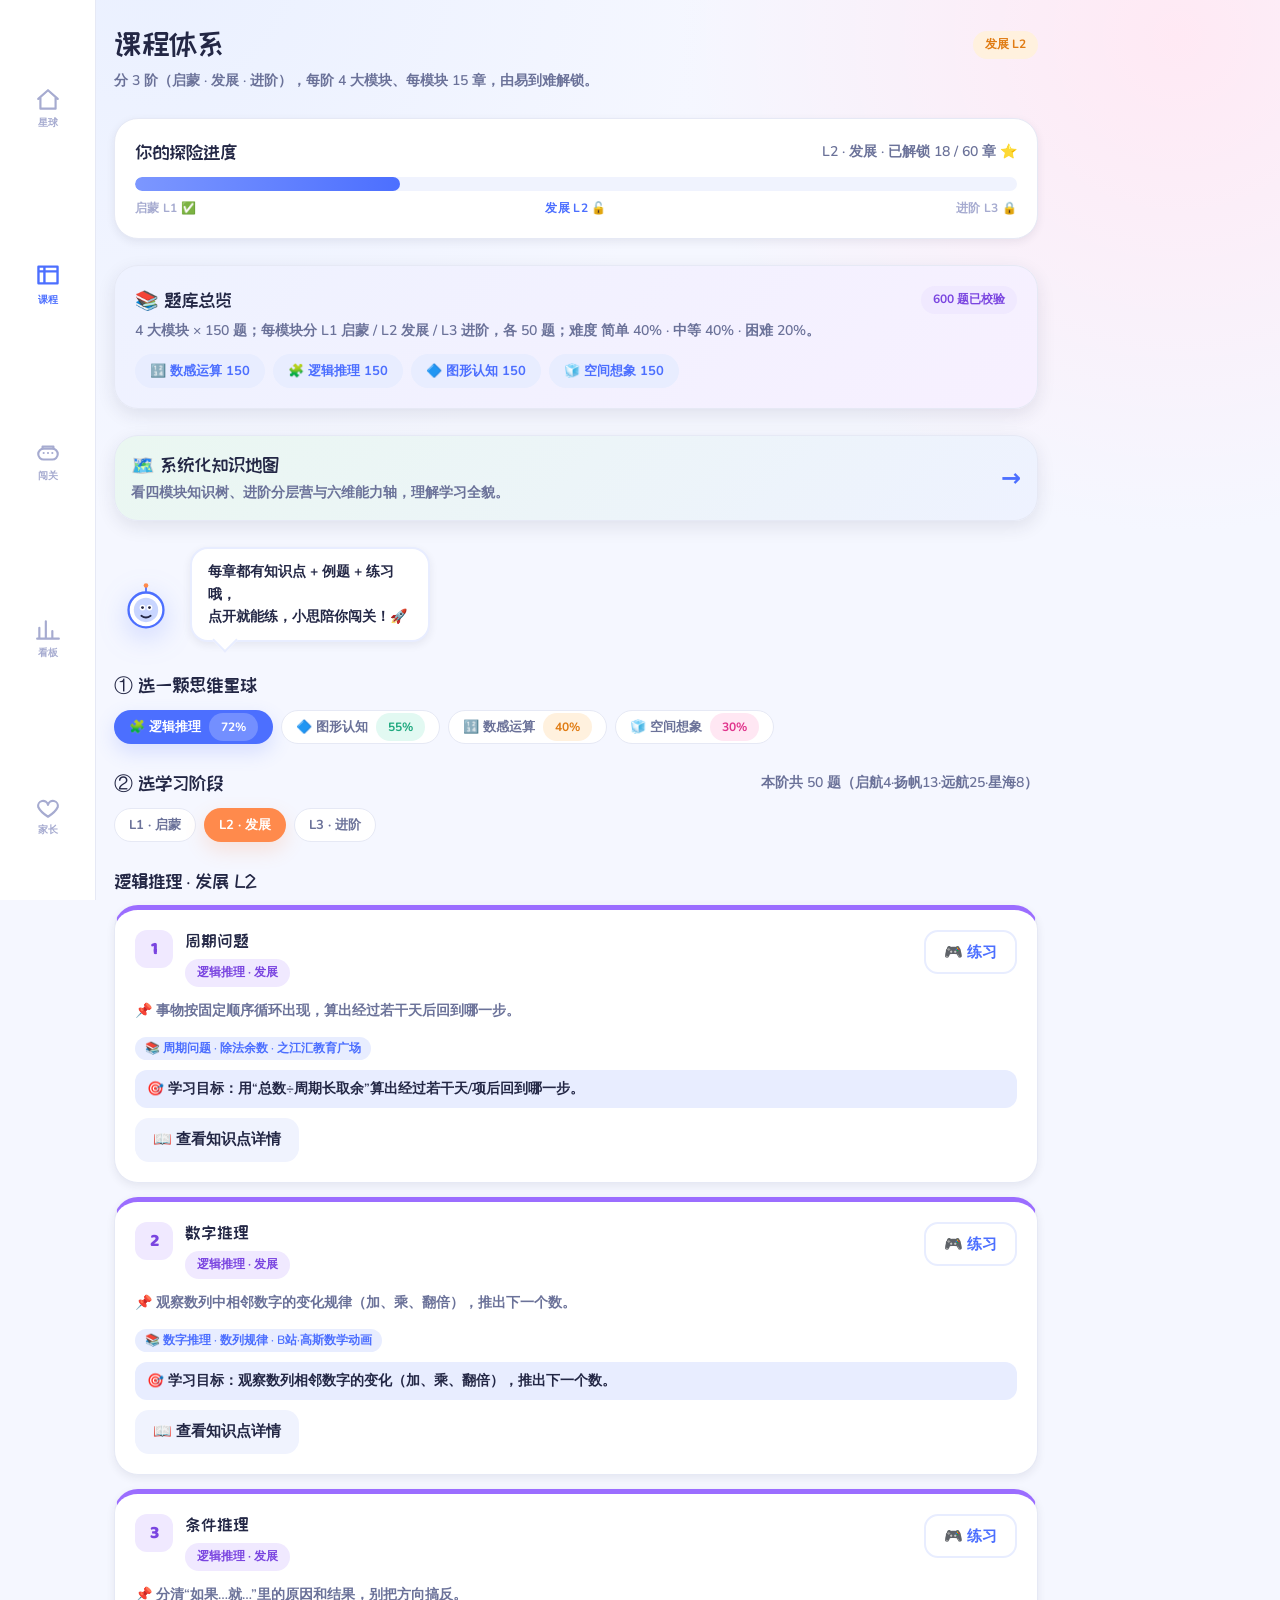
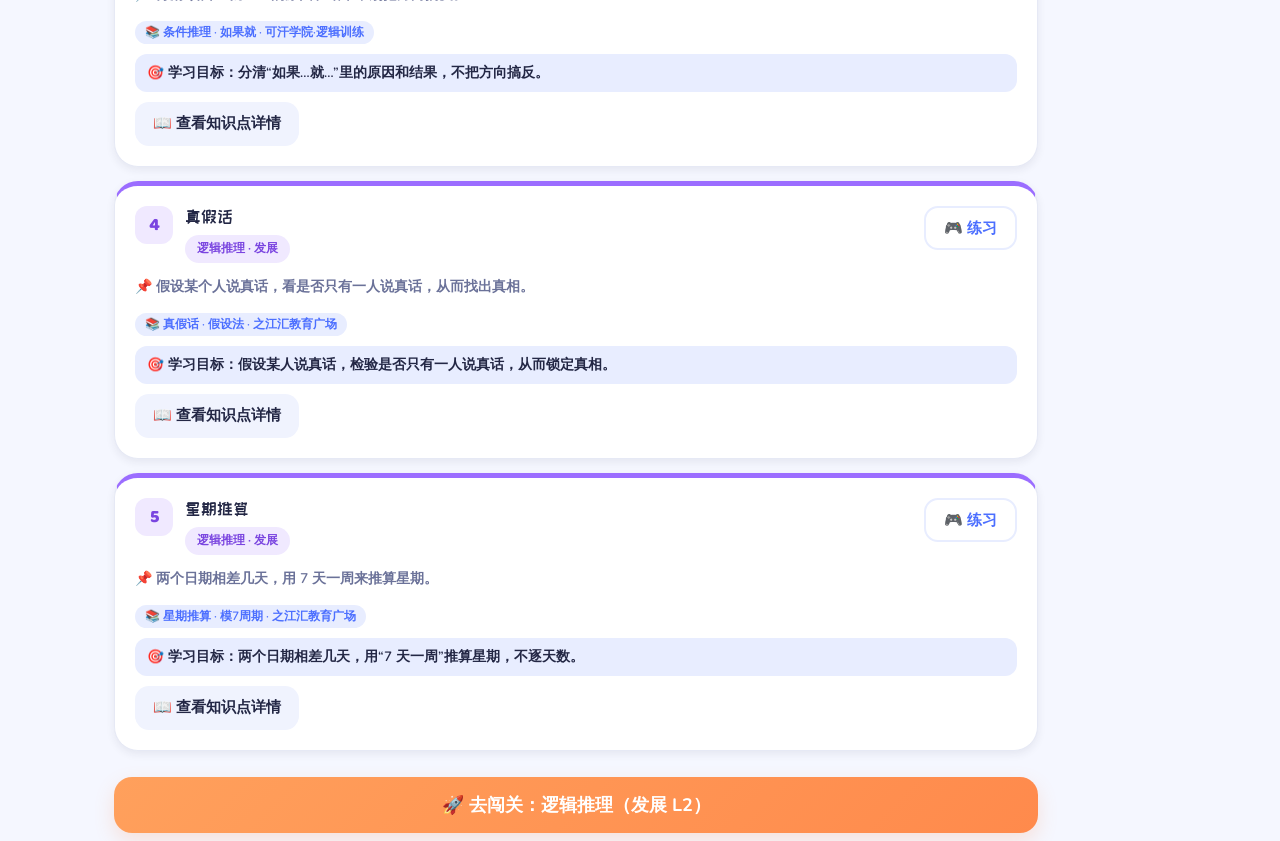
==== curriculum.html @ 29938c3d "deploy curriculum.html" ====
<!DOCTYPE html>
<html lang="zh-CN">
<head>
<meta charset="UTF-8">
<meta name="viewport" content="width=device-width,initial-scale=1,viewport-fit=cover">
<title>思维星球 · 课程体系</title>
<link rel="stylesheet" href="assets/styles.css">
</head>
<body>

<header class="app-header">
  <div class="container">
    <div class="logo">
      <svg class="planet" viewBox="0 0 40 40"><circle cx="20" cy="20" r="11" fill="#4C6FFF"/><ellipse cx="20" cy="20" rx="19" ry="7" fill="none" stroke="#FF8A4C" stroke-width="3" transform="rotate(-20 20 20)"/></svg>
      思维星球
    </div>
    <div class="avatar">朵</div>
  </div>
</header>

<main class="container">

  <section class="section">
    <div class="row between">
      <div class="t-h1">课程体系</div>
      <span class="badge badge-number" id="levelBadge">发展 L2</span>
    </div>
    <p class="t-sm" style="margin-top:6px;">分 3 阶（启蒙 · 发展 · 进阶），每阶 4 大模块、每模块 15 章，由易到难解锁。</p>
  </section>

  <!-- 阶段进度条 -->
  <section class="section">
    <div class="card">
      <div class="row between" style="margin-bottom:12px;">
        <span class="t-h3">你的探险进度</span>
        <span class="t-sm" id="progressText">L2 · 发展 · 已解锁 18 / 60 章 ⭐</span>
      </div>
      <div style="height:14px;background:var(--surface-2);border-radius:999px;overflow:hidden;">
        <div style="height:100%;width:30%;background:linear-gradient(90deg,#7C97FF,#4C6FFF);border-radius:999px;"></div>
      </div>
      <div class="row between t-nano" style="margin-top:8px;"><span>启蒙 L1 ✅</span><span style="color:var(--brand)">发展 L2 🔓</span><span>进阶 L3 🔒</span></div>
    </div>
  </section>

  <!-- 题库总览（来自《题库总索引》） -->
  <section class="section">
    <div class="card shadow-md" style="background:linear-gradient(135deg,#EEF2FF,#F7F0FF);">
      <div class="row between">
        <div class="t-h3">📚 题库总览</div>
        <span class="badge badge-logic">600 题已校验</span>
      </div>
      <p class="t-sm" style="margin-top:6px;">4 大模块 × 150 题；每模块分 L1 启蒙 / L2 发展 / L3 进阶，各 50 题；难度 简单 40% · 中等 40% · 困难 20%。</p>
      <div class="row wrap" style="gap:8px;margin-top:12px;">
        <span class="chip active">🔢 数感运算 150</span>
        <span class="chip active">🧩 逻辑推理 150</span>
        <span class="chip active">🔷 图形认知 150</span>
        <span class="chip active">🧊 空间想象 150</span>
      </div>
    </div>
  </section>

  <!-- 知识地图入口 -->
  <section class="section">
    <a href="framework.html" class="card shadow-md row between" style="background:linear-gradient(135deg,#EAF7F1,#EEF2FF);text-decoration:none;align-items:center;padding:16px;">
      <div>
        <div class="t-h3">🗺️ 系统化知识地图</div>
        <div class="t-sm" style="margin-top:4px;color:var(--text-soft);">看四模块知识树、进阶分层营与六维能力轴，理解学习全貌。</div>
      </div>
      <span style="font-size:24px;color:var(--brand);">→</span>
    </a>
  </section>

  <!-- 小思引导 -->
  <section class="section row" style="align-items:flex-end;gap:12px;">
    <svg class="mascot" viewBox="0 0 100 110" style="width:64px;height:64px;">
      <line x1="50" y1="20" x2="50" y2="8" stroke="#4C6FFF" stroke-width="3"/>
      <circle cx="50" cy="6" r="4" fill="#FF8A4C"/>
      <circle cx="50" cy="48" r="30" fill="#fff" stroke="#4C6FFF" stroke-width="4"/>
      <circle cx="50" cy="48" r="21" fill="#C9D6FF"/>
      <circle cx="44" cy="44" r="5" fill="#fff"/><circle cx="56" cy="44" r="5" fill="#fff"/>
      <circle cx="44" cy="44" r="2.4" fill="#232745"/><circle cx="56" cy="44" r="2.4" fill="#232745"/>
      <path d="M42 58 Q50 64 58 58" stroke="#232745" stroke-width="3" fill="none" stroke-linecap="round"/>
    </svg>
    <div class="bubble" style="margin-bottom:4px;font-size:14px;">每章都有<b>知识点 + 例题 + 练习</b>哦，<br>点开就能练，小思陪你闯关！🚀</div>
  </section>

  <!-- 模块选择器 -->
  <section class="section">
    <div class="t-h3" style="margin-bottom:12px;">① 选一颗思维星球</div>
    <div class="seg" id="moduleSeg"></div>
  </section>

  <!-- 分阶选择器 -->
  <section class="section">
    <div class="row between" style="margin-bottom:12px;">
      <div class="t-h3">② 选学习阶段</div>
      <span class="t-sm" id="levelNote">本阶共 50 题</span>
    </div>
    <div class="seg seg-level" id="levelSeg"></div>
  </section>

  <!-- 章节列表（数据驱动） -->
  <section class="section">
    <div class="t-h3" style="margin-bottom:12px;" id="chapterTitle">逻辑推理 · 发展 L2</div>
    <div id="chapterList" class="column" style="display:flex;flex-direction:column;gap:14px;"></div>
  </section>

  <section class="section" style="padding-bottom:8px;">
    <a href="exercise.html" class="btn btn-accent btn-block" id="ctaBtn">🚀 去闯关：逻辑推理（发展 L2）</a>
  </section>

</main>

<nav class="tabbar">
  <a class="tab" href="planet.html"><svg viewBox="0 0 24 24" fill="none" stroke="currentColor" stroke-width="2" stroke-linecap="round" stroke-linejoin="round"><path d="M3 11l9-8 9 8M5 10v10h14V10"/></svg>星球</a>
  <a class="tab active" href="curriculum.html"><svg viewBox="0 0 24 24" fill="none" stroke="currentColor" stroke-width="2" stroke-linecap="round" stroke-linejoin="round"><path d="M4 5h16v14H4zM4 9h16M9 5v14"/></svg>课程</a>
  <a class="tab" href="exercise.html"><svg viewBox="0 0 24 24" fill="none" stroke="currentColor" stroke-width="2" stroke-linecap="round" stroke-linejoin="round"><rect x="3" y="8" width="18" height="10" rx="5"/><path d="M8 12h.01M12 12h.01M16 12h.01M7 8V6h10v2"/></svg>闯关</a>
  <a class="tab" href="dashboard.html"><svg viewBox="0 0 24 24" fill="none" stroke="currentColor" stroke-width="2" stroke-linecap="round" stroke-linejoin="round"><path d="M4 20V10M10 20V4M16 20v-7M22 20H2"/></svg>看板</a>
  <a class="tab" href="parent.html"><svg viewBox="0 0 24 24" fill="none" stroke="currentColor" stroke-width="2" stroke-linecap="round" stroke-linejoin="round"><path d="M12 21s-7-4.5-9-9a4.5 4.5 0 0 1 9-2 4.5 4.5 0 0 1 9 2c-2 4.5-9 9-9 9Z"/></svg>家长</a>
</nav>

<script src="assets/questions.js"></script>
<script src="assets/curriculum.js"></script>
<script src="assets/courses.js"></script>
<script>
const LEVEL_LABEL = { L1:"启蒙", L2:"发展", L3:"进阶" };
let curModule = "logic";
let curLevel  = "L2";
const perLevel = (typeof BANK_META !== "undefined") ? BANK_META.perLevel : 50;

/* 模块选择器 */
const moduleSeg = document.getElementById('moduleSeg');
CURRICULUM_ORDER.forEach(m=>{
  const mod = CURRICULUM[m];
  const el = document.createElement('button');
  el.className = 'chip' + (m===curModule?' sel':'');
  el.dataset.module = m;
  el.innerHTML = `${mod.icon} ${mod.name} <span class="badge ${mod.badge}" style="margin-left:2px;">${mod.progress}%</span>`;
  el.onclick = ()=>{ curModule=m; render(); };
  moduleSeg.appendChild(el);
});

/* 分阶选择器 */
const levelSeg = document.getElementById('levelSeg');
["L1","L2","L3"].forEach(l=>{
  const el = document.createElement('button');
  el.className = 'chip' + (l===curLevel?' sel':'');
  el.dataset.level = l;
  el.innerHTML = `${l} · ${LEVEL_LABEL[l]}`;
  el.onclick = ()=>{ curLevel=l; render(); };
  levelSeg.appendChild(el);
});

/* 渲染章节 */
function render(){
  const mod = CURRICULUM[curModule];
  // 同步选择器高亮
  moduleSeg.querySelectorAll('.chip').forEach(c=>c.classList.toggle('sel', c.dataset.module===curModule));
  levelSeg.querySelectorAll('.chip').forEach(c=>c.classList.toggle('sel', c.dataset.level===curLevel));
  // 标题 / 徽章 / 备注 / CTA
  document.getElementById('chapterTitle').textContent = `${mod.name} · ${LEVEL_LABEL[curLevel]} ${curLevel}`;
  document.getElementById('levelBadge').textContent = `${LEVEL_LABEL[curLevel]} ${curLevel}`;
  const bc = bandCount(curModule, curLevel);
  document.getElementById('levelNote').textContent = `本阶共 ${perLevel} 题（启航${bc.base}·扬帆${bc.improve}·远航${bc.elite}·星海${bc.star}）`;
  document.getElementById('ctaBtn').textContent = `🚀 去闯关：${mod.name}（${LEVEL_LABEL[curLevel]} ${curLevel}）`;
  document.getElementById('ctaBtn').href = `exercise.html?module=${curModule}&level=${curLevel}`;

  const list = document.getElementById('chapterList');
  list.innerHTML = '';
  getChapters(curModule, curLevel).forEach(ch=>{
    const card = document.createElement('div');
    card.className = `card chapter-card ${mod.cls} anim-pop`;
    const course = (typeof getCourse === 'function') ? getCourse(curModule, curLevel, ch.n) : null;
    const courseHtml = course
      ? `<span class="course-badge">📚 ${course.title} · ${course.provider}</span>`
      : '';
    card.innerHTML = `
      <div class="row between" style="align-items:flex-start;">
        <div class="row" style="gap:12px;align-items:flex-start;">
          <div class="ch-num">${ch.n}</div>
          <div>
            <div class="t-h3" style="font-size:17px;">${ch.t}</div>
            <span class="badge ${mod.badge}" style="margin-top:6px;">${mod.name} · ${LEVEL_LABEL[curLevel]}</span>
          </div>
        </div>
        <a class="btn btn-sm btn-ghost" href="exercise.html?module=${curModule}&level=${curLevel}">🎮 练习</a>
      </div>
      <p class="ch-desc">📌 ${ch.desc}</p>
      ${courseHtml}
      <div class="ch-obj">🎯 <b>学习目标：</b>${ch.obj}</div>
      <button class="btn btn-sm btn-soft expand-btn" type="button" style="margin-top:8px;">📖 查看知识点详情</button>
      <div class="ch-detail" style="display:none;margin-top:10px;">
        <div class="ch-keys-label">🧩 知识点细分</div>
        <div class="row wrap" style="gap:6px;margin:6px 0 2px;">${ch.keys.map(k=>`<span class="chip" style="height:28px;font-size:12.5px;background:var(--surface-2);border:none;color:var(--text);">${k}</span>`).join('')}</div>
        <div class="ch-meta"><span class="ch-meta-ico">🛠️</span><span><b>思维方法：</b>${ch.method}</span></div>
        <div class="ch-meta"><span class="ch-meta-ico">⚠️</span><span><b>易错提醒：</b>${ch.pit}</span></div>
        <div class="ch-meta"><span class="ch-meta-ico">🌟</span><span><b>生活应用：</b>${ch.apply}</span></div>
        <div class="ch-meta"><span class="ch-meta-ico">🚀</span><span><b>深化衔接：</b>${ch.deep}</span></div>
        <div class="example" style="margin-top:10px;">
          <div class="ex-q">📘 例题：${ch.ex.q}</div>
          <div class="ex-a">💡 答案：<b>${ch.ex.a}</b> ｜ 小思说：${ch.ex.why}</div>
        </div>
      </div>`;
    list.appendChild(card);
    const btn = card.querySelector('.expand-btn');
    btn.onclick = ()=>{
      const d = card.querySelector('.ch-detail');
      const open = d.style.display!=='none';
      d.style.display = open ? 'none' : 'block';
      btn.textContent = open ? '📖 查看知识点详情' : '📕 收起详情';
    };
  });
}

render();
</script>
</body>
</html>
---- assets/styles.css ----
@import url('https://fonts.googleapis.com/css2?family=ZCOOL+KuaiLe&family=Nunito:wght@400;600;700;800&family=Baloo+2:wght@600;700;800&display=swap');

:root{
  /* Primary */
  --brand:#4C6FFF; --brand-dark:#3A56D4; --brand-soft:#E8EDFF;
  /* Accent */
  --accent:#FF8A4C; --accent-soft:#FFEDE0;
  /* Module colors */
  --m-logic:#9B6DFF; --m-shape:#2FD0A6; --m-number:#FF9F43; --m-space:#FF6BAE;
  /* Neutrals */
  --bg:#F5F7FF; --surface:#FFFFFF; --surface-2:#F0F3FE;
  --text:#232745; --text-soft:#6B7299; --text-mute:#A6ABD0; --border:#E6E9F5; --divider:#EEF1FB;
  /* Semantic */
  --ok:#34C759; --warn:#FFB020; --err:#FF5C5C; --info:#4C6FFF;
  /* Shadow colors */
  --sh-brand:rgba(76,111,255,.18); --sh-ok:rgba(47,208,166,.20); --sh-accent:rgba(255,138,76,.20);
  /* Shadows */
  --shadow-xs:0 1px 3px rgba(35,39,69,.08);
  --shadow-sm:0 3px 8px rgba(35,39,69,.08);
  --shadow-md:0 6px 18px rgba(35,39,69,.10);
  --shadow-lg:0 12px 30px rgba(35,39,69,.14);
  --shadow-xl:0 20px 50px rgba(35,39,69,.22);
  --shadow-pop:0 8px 20px var(--sh-brand);
  --shadow-ok:0 8px 20px var(--sh-ok);
  --shadow-acc:0 8px 20px var(--sh-accent);
  /* font */
  --f-display:"ZCOOL KuaiLe","Baloo 2","PingFang SC","Microsoft YaHei",sans-serif;
  --f-body:"Nunito","PingFang SC","Microsoft YaHei",system-ui,sans-serif;
  --f-num:"Baloo 2","Nunito",sans-serif;
  /* layout */
  --container:480px;
}

*{box-sizing:border-box;margin:0;padding:0;-webkit-tap-highlight-color:transparent;}
html,body{height:100%;}
body{
  font-family:var(--f-body); color:var(--text); background:var(--bg);
  line-height:1.6; font-weight:600; font-size:16px;
  background-image:radial-gradient(circle at 12% -5%, #EAF0FF 0, transparent 38%),
                   radial-gradient(circle at 92% 4%, #FFE9F4 0, transparent 34%);
  background-attachment:fixed;
  padding-bottom:96px; /* room for tabbar */
  overflow-x:hidden;
}
img{max-width:100%;display:block;}
a{color:inherit;text-decoration:none;}
button{font-family:inherit;}

/* ---------- Typography ---------- */
.t-hero{font-family:var(--f-display);font-size:36px;line-height:1.2;letter-spacing:-.5px;font-weight:400;}
.t-h1{font-family:var(--f-display);font-size:28px;line-height:1.25;letter-spacing:-.3px;font-weight:400;}
.t-h2{font-family:var(--f-display);font-size:22px;line-height:1.3;font-weight:400;}
.t-h3{font-family:var(--f-display);font-size:19px;line-height:1.35;font-weight:400;}
.t-lg{font-size:18px;} .t-body{font-size:16px;} .t-sm{font-size:14px;color:var(--text-soft);}
.t-nano{font-size:12px;font-weight:700;letter-spacing:.3px;color:var(--text-mute);}
.text-soft{color:var(--text-soft);} .text-mute{color:var(--text-mute);}
.num{font-family:var(--f-num);}

/* ---------- Layout ---------- */
.container{max-width:var(--container);margin:0 auto;padding:0 18px;}
.section{margin-top:26px;}
.row{display:flex;align-items:center;gap:12px;}
.between{justify-content:space-between;}
.wrap{flex-wrap:wrap;}
.grid-2{display:grid;grid-template-columns:1fr 1fr;gap:14px;}
.center{text-align:center;}

/* ---------- Buttons ---------- */
.btn{height:56px;padding:0 28px;border-radius:18px;font:700 18px/1 var(--f-body);
  display:inline-flex;align-items:center;justify-content:center;gap:8px;border:none;cursor:pointer;
  transition:transform .12s ease,box-shadow .2s ease;white-space:nowrap;}
.btn:active{transform:scale(.96);}
.btn-primary{background:linear-gradient(135deg,#4C6FFF,#3A56D4);color:#fff;box-shadow:var(--shadow-pop);}
.btn-accent{background:linear-gradient(135deg,#FFA05C,#FF8A4C);color:#fff;box-shadow:var(--shadow-acc);}
.btn-ghost{background:var(--surface);color:var(--brand);border:2px solid var(--brand-soft);}
.btn-ghost:active{background:var(--brand-soft);}
.btn-block{width:100%;}
.btn-disabled{background:var(--surface-2);color:var(--text-mute);box-shadow:none;cursor:not-allowed;}
.btn-sm{height:44px;padding:0 18px;font-size:15px;border-radius:14px;}

/* ---------- Cards ---------- */
.card{background:var(--surface);border:1px solid var(--border);border-radius:24px;padding:20px;
  box-shadow:var(--shadow-sm);}
.card-module{border-top:6px solid var(--card-accent,#4C6FFF);}
.shadow-md{box-shadow:var(--shadow-md);} .shadow-lg{box-shadow:var(--shadow-lg);}

/* ---------- Inputs ---------- */
.input{height:56px;padding:0 18px;border-radius:16px;border:2px solid var(--border);background:var(--surface);
  font:600 18px var(--f-body);color:var(--text);outline:none;width:100%;transition:border-color .2s,box-shadow .2s;}
.input:focus{border-color:var(--brand);box-shadow:0 0 0 4px var(--brand-soft);}
.input::placeholder{color:var(--text-mute);}

/* ---------- Badges ---------- */
.badge{display:inline-flex;align-items:center;gap:4px;height:28px;padding:0 12px;border-radius:999px;font:700 12px var(--f-body);}
.badge-logic{background:#F0E9FF;color:#7A45E0;}
.badge-shape{background:#E2F9F2;color:#1FA97F;}
.badge-number{background:#FFF1DE;color:#E07B12;}
.badge-space{background:#FFE7F3;color:#E0348C;}
.badge-ok{background:#E4F9EA;color:#1FA64A;}

/* ---------- Tabbar ---------- */
.tabbar{position:fixed;bottom:0;left:0;right:0;height:72px;background:rgba(255,255,255,.96);
  backdrop-filter:blur(8px);border-top:1px solid var(--border);display:flex;justify-content:space-around;
  align-items:center;padding-bottom:env(safe-area-inset-bottom);z-index:50;}
.tab{display:flex;flex-direction:column;align-items:center;gap:3px;color:var(--text-mute);
  font:700 11px var(--f-body);min-width:56px;min-height:56px;justify-content:center;transition:color .2s;}
.tab.active{color:var(--brand);}
.tab svg{width:26px;height:26px;transition:transform .2s;}
.tab.active svg{transform:translateY(-2px) scale(1.1);}

/* ---------- Header ---------- */
.app-header{position:sticky;top:0;z-index:20;background:rgba(245,247,255,.86);backdrop-filter:blur(8px);
  padding:14px 0 10px;}
.app-header .container{display:flex;align-items:center;justify-content:space-between;gap:10px;}
.logo{display:flex;align-items:center;gap:8px;font-family:var(--f-display);font-size:20px;color:var(--brand);}
.logo .planet{width:30px;height:30px;}
.avatar{width:40px;height:40px;border-radius:50%;background:linear-gradient(135deg,#FFD27A,#FF8A4C);
  display:flex;align-items:center;justify-content:center;font:800 16px var(--f-num);color:#fff;box-shadow:var(--shadow-sm);}

/* ---------- Module card ---------- */
.module-card{position:relative;overflow:hidden;cursor:pointer;transition:transform .15s ease,box-shadow .2s ease;}
.module-card:active{transform:translateY(2px) scale(.99);}
.module-icon{width:54px;height:54px;border-radius:16px;display:flex;align-items:center;justify-content:center;
  margin-bottom:12px;box-shadow:var(--shadow-sm);}
.module-icon svg{width:30px;height:30px;}
.m-logic{--card-accent:var(--m-logic);} .m-shape{--card-accent:var(--m-shape);}
.m-number{--card-accent:var(--m-number);} .m-space{--card-accent:var(--m-space);}
.m-logic .module-icon{background:#F0E9FF;color:#7A45E0;}
.m-shape .module-icon{background:#E2F9F2;color:#1FA97F;}
.m-number .module-icon{background:#FFF1DE;color:#E07B12;}
.m-space .module-icon{background:#FFE7F3;color:#E0348C;}

/* ---------- Progress ring (conic) ---------- */
.ring{--p:60;--c:var(--brand);width:64px;height:64px;border-radius:50%;
  background:conic-gradient(var(--c) calc(var(--p)*1%), #EDEFFB 0);
  display:flex;align-items:center;justify-content:center;position:relative;}
.ring::after{content:"";position:absolute;inset:7px;background:var(--surface);border-radius:50%;}
.ring span{position:relative;z-index:1;font:800 15px var(--f-num);color:var(--text);}
.ring-lg{width:120px;height:120px;} .ring-lg::after{inset:12px;} .ring-lg span{font-size:26px;}

/* ---------- Stars / chips ---------- */
.star{width:22px;height:22px;color:var(--accent);}
.star-row{display:flex;gap:3px;align-items:center;}
.star-empty{color:var(--border);}
.chip{display:inline-flex;align-items:center;gap:6px;height:34px;padding:0 14px;border-radius:999px;
  background:var(--surface);border:1px solid var(--border);font:700 13px var(--f-body);color:var(--text-soft);}
.chip.active{background:var(--brand-soft);color:var(--brand);border-color:transparent;}

/* ---------- Segmented selector (curriculum) ---------- */
.seg{display:flex;gap:8px;flex-wrap:wrap;}
.seg .chip{cursor:pointer;transition:transform .12s,background .2s,color .2s;}
.seg .chip:active{transform:scale(.96);}
.seg .chip.sel{background:var(--brand);color:#fff;border-color:transparent;box-shadow:var(--shadow-pop);}
.seg .chip.sel .badge{background:rgba(255,255,255,.22);color:#fff;}
.seg-level .chip.sel{background:var(--accent);box-shadow:var(--shadow-acc);}

/* ---------- Chapter card (curriculum) ---------- */
.chapter-card{position:relative;overflow:hidden;border-top:5px solid var(--card-accent,var(--brand));}
.ch-num{width:38px;height:38px;border-radius:12px;background:var(--brand-soft);color:var(--brand);
  display:flex;align-items:center;justify-content:center;font:800 18px var(--f-num);flex-shrink:0;}
.ch-desc{font-size:14px;color:var(--text-soft);line-height:1.7;margin:12px 0;}
.example{background:var(--surface-2);border-radius:16px;padding:14px;}
.ex-q{font:700 15px var(--f-body);color:var(--text);line-height:1.6;}
.ex-a{font-size:13px;color:var(--text-soft);margin-top:8px;line-height:1.7;}
.ex-a b{color:var(--ok);}
.m-logic.chapter-card .ch-num{background:#F0E9FF;color:#7A45E0;}
.m-shape.chapter-card .ch-num{background:#E2F9F2;color:#1FA97F;}
.m-number.chapter-card .ch-num{background:#FFF1DE;color:#E07B12;}
.m-space.chapter-card .ch-num{background:#FFE7F3;color:#E0348C;}

/* ---------- Mascot ---------- */
.mascot{width:84px;height:84px;filter:drop-shadow(0 8px 14px rgba(76,111,255,.25));animation:float 3.4s ease-in-out infinite;}
.bubble{position:relative;background:#fff;border:2px solid var(--brand-soft);border-radius:18px;
  padding:12px 16px;font-size:15px;color:var(--text);box-shadow:var(--shadow-sm);max-width:240px;}
.bubble::before{content:"";position:absolute;left:24px;bottom:-9px;width:16px;height:16px;background:#fff;
  border-right:2px solid var(--brand-soft);border-bottom:2px solid var(--brand-soft);transform:rotate(45deg);}

/* ---------- Modal ---------- */
.modal-mask{position:fixed;inset:0;background:rgba(35,39,69,.45);display:flex;align-items:center;
  justify-content:center;z-index:100;animation:fade .2s ease;padding:18px;}
.modal-mask.hidden{display:none;}
.modal{width:100%;max-width:380px;background:var(--surface);border-radius:28px;padding:28px 24px;
  text-align:center;animation:pop .35s cubic-bezier(.2,1.3,.5,1);box-shadow:var(--shadow-xl);}
.modal .emoji{font-size:64px;line-height:1;margin-bottom:8px;animation:pop .5s cubic-bezier(.2,1.3,.5,1) .05s both;}

/* ---------- Option (quiz) ---------- */
.option{display:flex;align-items:center;gap:14px;width:100%;min-height:64px;padding:14px 18px;
  border-radius:18px;border:2px solid var(--border);background:var(--surface);cursor:pointer;
  font:700 18px var(--f-body);color:var(--text);transition:transform .12s,border-color .2s,background .2s;
  text-align:left;}
.option:active{transform:scale(.98);}
.option .key{width:34px;height:34px;border-radius:10px;background:var(--brand-soft);color:var(--brand);
  display:flex;align-items:center;justify-content:center;font:800 16px var(--f-num);flex-shrink:0;}
.option.correct{border-color:var(--ok);background:#EAFaf0;color:#1FA64A;}
.option.correct .key{background:var(--ok);color:#fff;}
.option.wrong{border-color:var(--err);background:#FFEDED;color:#E03434;}
.option.wrong .key{background:var(--err);color:#fff;}
.option.locked{pointer-events:none;}

/* ---------- Stat tiles ---------- */
.stat{background:var(--surface);border:1px solid var(--border);border-radius:20px;padding:16px;text-align:center;box-shadow:var(--shadow-xs);}
.stat .v{font:800 26px var(--f-num);color:var(--brand);}
.stat .l{font-size:12px;color:var(--text-soft);margin-top:2px;}

/* ---------- Bars (trend) ---------- */
.bar{display:flex;align-items:flex-end;gap:10px;height:120px;padding:10px 4px 0;}
.bar > div{flex:1;background:linear-gradient(180deg,#7C97FF,#4C6FFF);border-radius:10px 10px 4px 4px;
  position:relative;transition:height .6s cubic-bezier(.2,1.3,.5,1);min-height:8px;}
.bar > div span{position:absolute;top:-20px;left:0;right:0;text-align:center;font:700 12px var(--f-num);color:var(--text-soft);}

/* ---------- Timeline (parent report) ---------- */
.tl{position:relative;padding-left:26px;}
.tl::before{content:"";position:absolute;left:9px;top:4px;bottom:4px;width:2px;background:var(--divider);}
.tl-item{position:relative;margin-bottom:16px;}
.tl-item::before{content:"";position:absolute;left:-22px;top:4px;width:14px;height:14px;border-radius:50%;
  background:var(--brand);box-shadow:0 0 0 4px var(--brand-soft);}

/* ---------- Animations ---------- */
@keyframes float{0%,100%{transform:translateY(0)}50%{transform:translateY(-8px)}}
@keyframes pop{0%{transform:scale(.6);opacity:0}100%{transform:scale(1);opacity:1}}
@keyframes fade{from{opacity:0}to{opacity:1}}
@keyframes bounceIn{0%{transform:scale(.3);opacity:0}60%{transform:scale(1.15)}100%{transform:scale(1);opacity:1}}
@keyframes confetti-fall{0%{transform:translateY(-20px) rotate(0);opacity:1}100%{transform:translateY(320px) rotate(360deg);opacity:0}}
.anim-pop{animation:pop .4s cubic-bezier(.2,1.3,.5,1) both;}
.confetti{position:fixed;top:0;width:10px;height:14px;border-radius:2px;z-index:120;pointer-events:none;animation:confetti-fall 1.4s ease-in forwards;}
.toast{position:fixed;left:50%;top:18%;transform:translateX(-50%);background:var(--text);color:#fff;
  padding:12px 22px;border-radius:999px;font:700 15px var(--f-body);z-index:200;box-shadow:var(--shadow-lg);
  animation:pop .3s ease both;}

/* ---------- Enriched chapter detail (curriculum) ---------- */
.ch-obj{font-size:13.5px;color:var(--text);line-height:1.6;margin:10px 0 2px;background:var(--brand-soft);border-radius:12px;padding:8px 12px;}
.ch-keys-label{font:800 13px var(--f-body);color:var(--brand);margin-top:6px;}
.ch-meta{font-size:13px;color:var(--text-soft);line-height:1.6;margin:7px 0;display:flex;gap:6px;align-items:flex-start;}
.ch-meta b{color:var(--text);font-weight:800;margin-right:2px;}
.ch-meta-ico{flex:0 0 auto;}
.btn-soft{background:var(--surface-2);color:var(--text);border:none;}
.btn-soft:active{background:var(--brand-soft);}

/* ---------- Play layer (趣味性) ---------- */
.tp-twinkle{position:fixed;inset:0;z-index:-1;pointer-events:none;overflow:hidden;}
.tp-twinkle span{position:absolute;color:#FFD86B;opacity:.6;text-shadow:0 0 6px rgba(255,216,107,.6);animation:tp-tw 3s ease-in-out infinite;}
@keyframes tp-tw{0%,100%{opacity:.12;transform:scale(.6) rotate(0)}50%{opacity:.85;transform:scale(1.15) rotate(20deg)}}

/* 吉祥物夸夸气泡 */
.tp-praise{position:fixed;left:50%;bottom:96px;transform:translateX(-50%);z-index:130;display:flex;align-items:flex-end;gap:8px;max-width:90vw;animation:tp-pop .4s cubic-bezier(.2,1.3,.5,1) both;}
.tp-praise.hide{animation:tp-fade .5s ease forwards;}
.tp-praise-mascot{width:46px;height:46px;flex:0 0 46px;filter:drop-shadow(0 6px 10px rgba(76,111,255,.3));animation:float 2.6s ease-in-out infinite;}
.tp-praise-bubble{background:#fff;border:2px solid var(--brand-soft);border-radius:16px;padding:10px 14px;font:700 14px var(--f-body);color:var(--text);box-shadow:var(--shadow-md);max-width:62vw;line-height:1.5;}
.tp-praise-emoji{margin-right:4px;}
@keyframes tp-pop{0%{transform:translateX(-50%) scale(.6);opacity:0}100%{transform:translateX(-50%) scale(1);opacity:1}}
@keyframes tp-fade{to{opacity:0;transform:translateX(-50%) translateY(10px)}}

/* 已学会小徽章（知识地图节点） */
.learned-chip{display:inline-flex;align-items:center;gap:3px;font-size:10px;font-weight:800;color:#1FA64A;background:#E4F9EA;border-radius:999px;padding:1px 7px;margin-top:3px;}
.learned-chip::before{content:"✓";font-weight:900;}

/* 音效开关按钮 */
.btn-sound{width:38px;height:38px;border-radius:50%;border:none;background:var(--surface-2);color:var(--text-soft);display:flex;align-items:center;justify-content:center;cursor:pointer;font-size:18px;transition:transform .12s;flex:0 0 38px;}
.btn-sound:active{transform:scale(.92);}
.btn-sound.off{color:var(--text-mute);}

/* 成就墙：单个成就卡 */
.badge-card{position:relative;background:var(--surface);border:1px solid var(--border);border-radius:18px;padding:14px;text-align:center;box-shadow:var(--shadow-xs);transition:transform .15s,box-shadow .2s;}
.badge-card.on{border-color:transparent;box-shadow:0 6px 18px var(--sh-accent);background:linear-gradient(135deg,#FFF7EC,#fff);}
.badge-card.locked{opacity:.62;filter:grayscale(.5);}
.badge-card .be{font-size:30px;line-height:1;display:block;margin-bottom:6px;}
.badge-card .bn{font:800 13px var(--f-body);color:var(--text);}
.badge-card .bd{font-size:11px;color:var(--text-soft);margin-top:3px;line-height:1.4;}
.badge-card .bprog{height:6px;background:var(--surface-2);border-radius:999px;overflow:hidden;margin-top:8px;}
.badge-card .bprog>i{display:block;height:100%;background:linear-gradient(90deg,#FFA05C,#FF8A4C);border-radius:999px;transition:width .6s cubic-bezier(.2,1.3,.5,1);}
.badge-card .bstate{font-size:10px;font-weight:800;margin-top:5px;}
.badge-card.on .bstate{color:#E07B12;}
.badge-card.locked .bstate{color:var(--text-mute);}

/* 学会按钮的星星跳动 */
@keyframes star-pop{0%{transform:scale(1)}40%{transform:scale(1.4) rotate(-8deg)}100%{transform:scale(1)}}
.star-pop{animation:star-pop .5s ease;}

/* 考考你 选项 */
.quiz-opt{display:flex;align-items:center;gap:12px;width:100%;min-height:56px;padding:12px 16px;border-radius:16px;border:2px solid var(--border);background:var(--surface);cursor:pointer;font:700 17px var(--f-body);color:var(--text);transition:transform .12s,border-color .2s,background .2s;text-align:left;}
.quiz-opt:active{transform:scale(.98);}
.quiz-opt .qk{width:32px;height:32px;border-radius:9px;background:var(--brand-soft);color:var(--brand);display:flex;align-items:center;justify-content:center;font:800 15px var(--f-num);flex:0 0 32px;}
.quiz-opt.correct{border-color:var(--ok);background:#EAFaf0;color:#1FA64A;}
.quiz-opt.correct .qk{background:var(--ok);color:#fff;}
.quiz-opt.wrong{border-color:var(--err);background:#FFEDED;color:#E03434;}
.quiz-opt.wrong .qk{background:var(--err);color:#fff;}
.quiz-opt.locked{pointer-events:none;}
.quiz-fb{margin-top:10px;font-size:13.5px;line-height:1.6;color:var(--text-soft);display:none;}
.quiz-fb.show{display:block;animation:pop .3s ease both;}

.course-badge{display:inline-block;margin-top:2px;font-size:12px;color:var(--brand);background:var(--brand-soft);border-radius:999px;padding:2px 10px;}
.ksrc,.xueersi{font-size:12px;color:var(--text-soft);}

/* 静态插画（illus.js · 课本插图风，无动画） */
.illus-block{background:#fff;border-radius:16px;padding:16px;margin-bottom:14px;box-shadow:0 2px 10px rgba(30,39,69,.05);}
.illus-stage{background:linear-gradient(135deg,#F4F7FF,#FBFCFF);border-radius:14px;padding:8px 4px;display:flex;align-items:center;justify-content:center;}
.illus-stage svg{width:100%;height:auto;max-height:240px;display:block;}

/* ---------- Responsive ---------- */
@media(min-width:480px){
  .t-hero{font-size:40px;} .t-h1{font-size:30px;}
}
@media(min-width:768px){
  :root{--container:760px;}
  .grid-2{grid-template-columns:1fr 1fr;}
  .grid-3{grid-template-columns:repeat(3,1fr);display:grid;gap:16px;}
  .t-hero{font-size:42px;}
  body{padding-bottom:40px;}
  /* tablet: side nav replaces bottom tabbar */
  .tabbar{position:fixed;top:0;bottom:0;left:0;width:96px;flex-direction:column;height:100%;
    border-top:none;border-right:1px solid var(--border);padding-top:24px;gap:8px;}
  .tab{font-size:10px;}
  .container{margin-left:96px;}
  .app-header{display:none;}
}
@media(min-width:1024px){
  :root{--container:960px;}
  .t-hero{font-size:44px;}
}

/* ============================================================
   支持与说明页 support.html
   ============================================================ */
.support-donate{
  text-align:center;
  background:linear-gradient(135deg, var(--accent-soft) 0%, #FFF6EE 100%);
  border:1.5px solid var(--accent);
  box-shadow:0 8px 28px rgba(255,138,76,.15), 0 2px 6px rgba(35,39,69,.04);
}
.donate-pill2{
  display:inline-block;
  font-size:12px;font-weight:700;letter-spacing:.5px;
  color:#fff;
  background:linear-gradient(135deg, var(--accent), #FF6B6B);
  padding:6px 16px;border-radius:999px;
  box-shadow:0 4px 12px rgba(255,138,76,.30);
  margin-bottom:14px;
}
.support-qr{
  display:block;margin:0 auto 14px;
  width:auto;height:auto;max-width:240px;max-height:340px;
  border-radius:12px;
  box-shadow:0 6px 20px rgba(35,39,69,.12);
}
.support-desc{
  font-size:13px;line-height:1.75;color:var(--text-soft);
  margin:0 auto;max-width:420px;text-align:left;
}
.support-foot{
  margin-top:12px;font-size:13px;color:var(--text-soft);font-weight:500;
}
.donate-heart{
  display:inline-block;color:#E0567A;
  animation:donateBeat 1.4s ease-in-out infinite;
  transform-origin:center;
  margin-left:1px;
}
/* 使用说明步骤 */
.step-list{display:flex;flex-direction:column;gap:12px;}
.step-card{
  display:flex;align-items:flex-start;gap:12px;
  background:var(--surface);border-radius:16px;padding:14px 16px;
  box-shadow:var(--shadow-sm);border:1px solid rgba(76,111,255,.08);
}
.step-no{
  flex:0 0 auto;width:30px;height:30px;border-radius:50%;
  background:var(--brand);color:#fff;font-weight:700;font-size:15px;
  display:flex;align-items:center;justify-content:center;
  box-shadow:0 3px 8px rgba(76,111,255,.25);
}
.step-body{flex:1 1 auto;min-width:0;}
.step-title{font-size:15px;font-weight:700;color:var(--text);margin-bottom:3px;}
.step-text{font-size:13px;line-height:1.6;color:var(--text-soft);}
@keyframes donateBeat{
  0%,100%{transform:scale(1);}
  20%{transform:scale(1.25);}
  40%{transform:scale(.95);}
  60%{transform:scale(1.1);}
}
@media (prefers-reduced-motion: reduce){
  .donate-heart{animation:none;}
}

/* ============================================================
   首屏进入按钮（星球图标）
   ============================================================ */
.enter-wrap{display:flex;flex-direction:column;align-items:center;padding:8px 0 4px;}
.enter-planet{
  position:relative;display:inline-flex;width:118px;height:118px;
  border-radius:50%;line-height:0;
}
.enter-planet-svg{
  width:100%;height:100%;
  filter:drop-shadow(0 10px 20px rgba(76,111,255,.35));
  animation:planetFloat 3.6s ease-in-out infinite;
  transition:transform .2s ease;
}
.enter-planet:active .enter-planet-svg{transform:scale(.94);}
.enter-planet-ring{
  position:absolute;inset:-12px;border-radius:50%;
  border:2px solid rgba(255,138,76,.55);
  animation:planetPulse 2.4s ease-out infinite;
}
.enter-planet-text{
  margin-top:14px;font-size:14px;font-weight:700;color:var(--text-soft);
  letter-spacing:.3px;
}
@keyframes planetFloat{
  0%,100%{transform:translateY(0) rotate(0deg);}
  50%{transform:translateY(-8px) rotate(4deg);}
}
@keyframes planetPulse{
  0%{transform:scale(.9);opacity:.85;}
  100%{transform:scale(1.18);opacity:0;}
}
@media (prefers-reduced-motion: reduce){
  .enter-planet-svg{animation:none;}
  .enter-planet-ring{animation:none;}
}
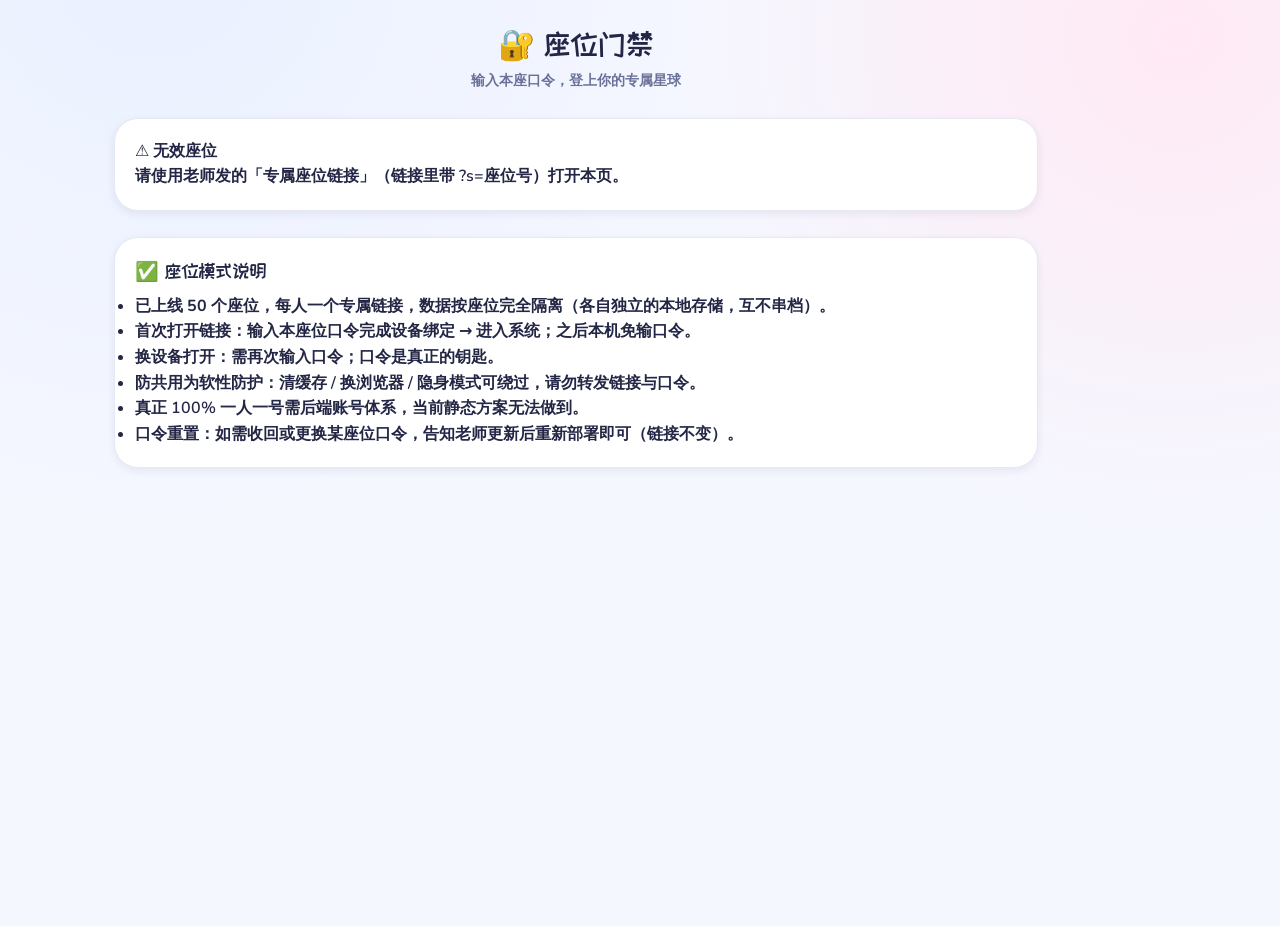
==== commit b284e95f: "deploy seat system: curriculum.html" ====
--- a/curriculum.html
+++ b/curriculum.html
@@ -119,6 +119,7 @@
   <a class="tab" href="parent.html"><svg viewBox="0 0 24 24" fill="none" stroke="currentColor" stroke-width="2" stroke-linecap="round" stroke-linejoin="round"><path d="M12 21s-7-4.5-9-9a4.5 4.5 0 0 1 9-2 4.5 4.5 0 0 1 9 2c-2 4.5-9 9-9 9Z"/></svg>家长</a>
 </nav>
 
+<script src="assets/seats.js"></script>
 <script src="assets/questions.js"></script>
 <script src="assets/curriculum.js"></script>
 <script src="assets/courses.js"></script>
